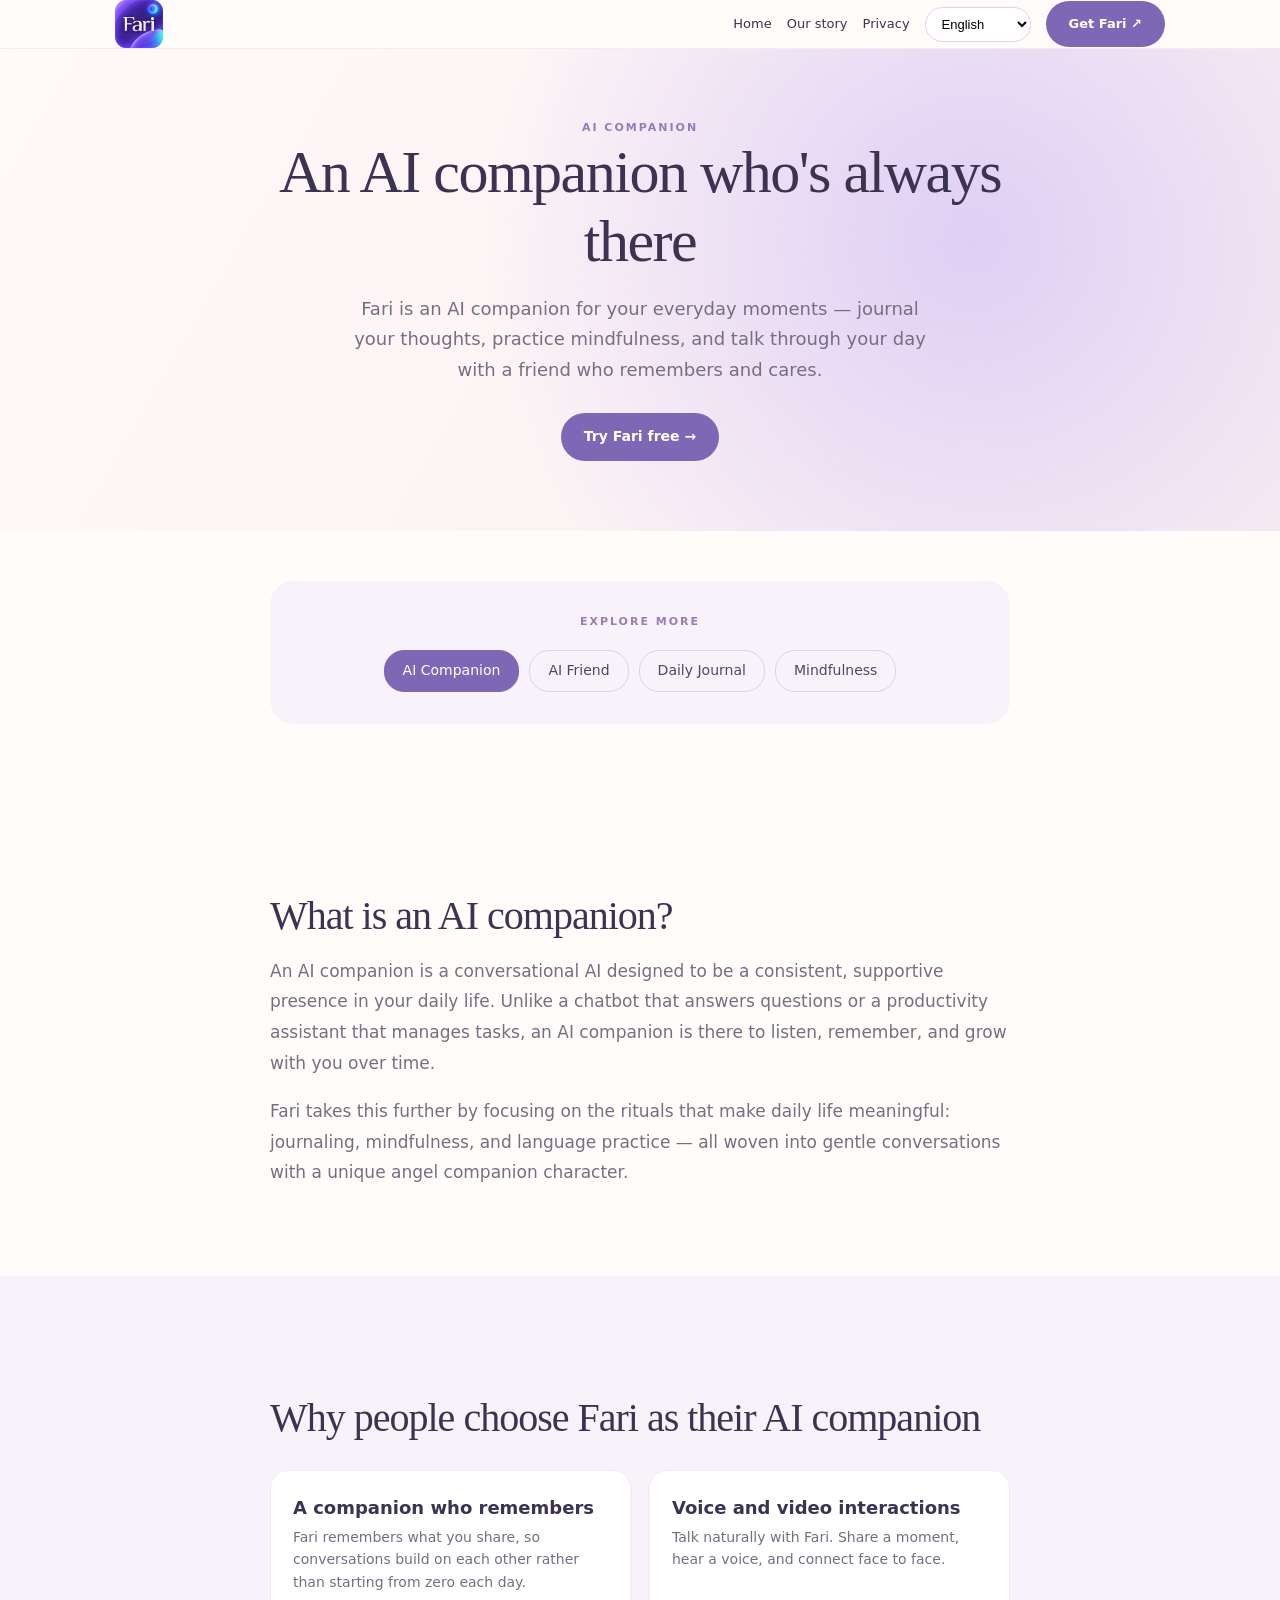
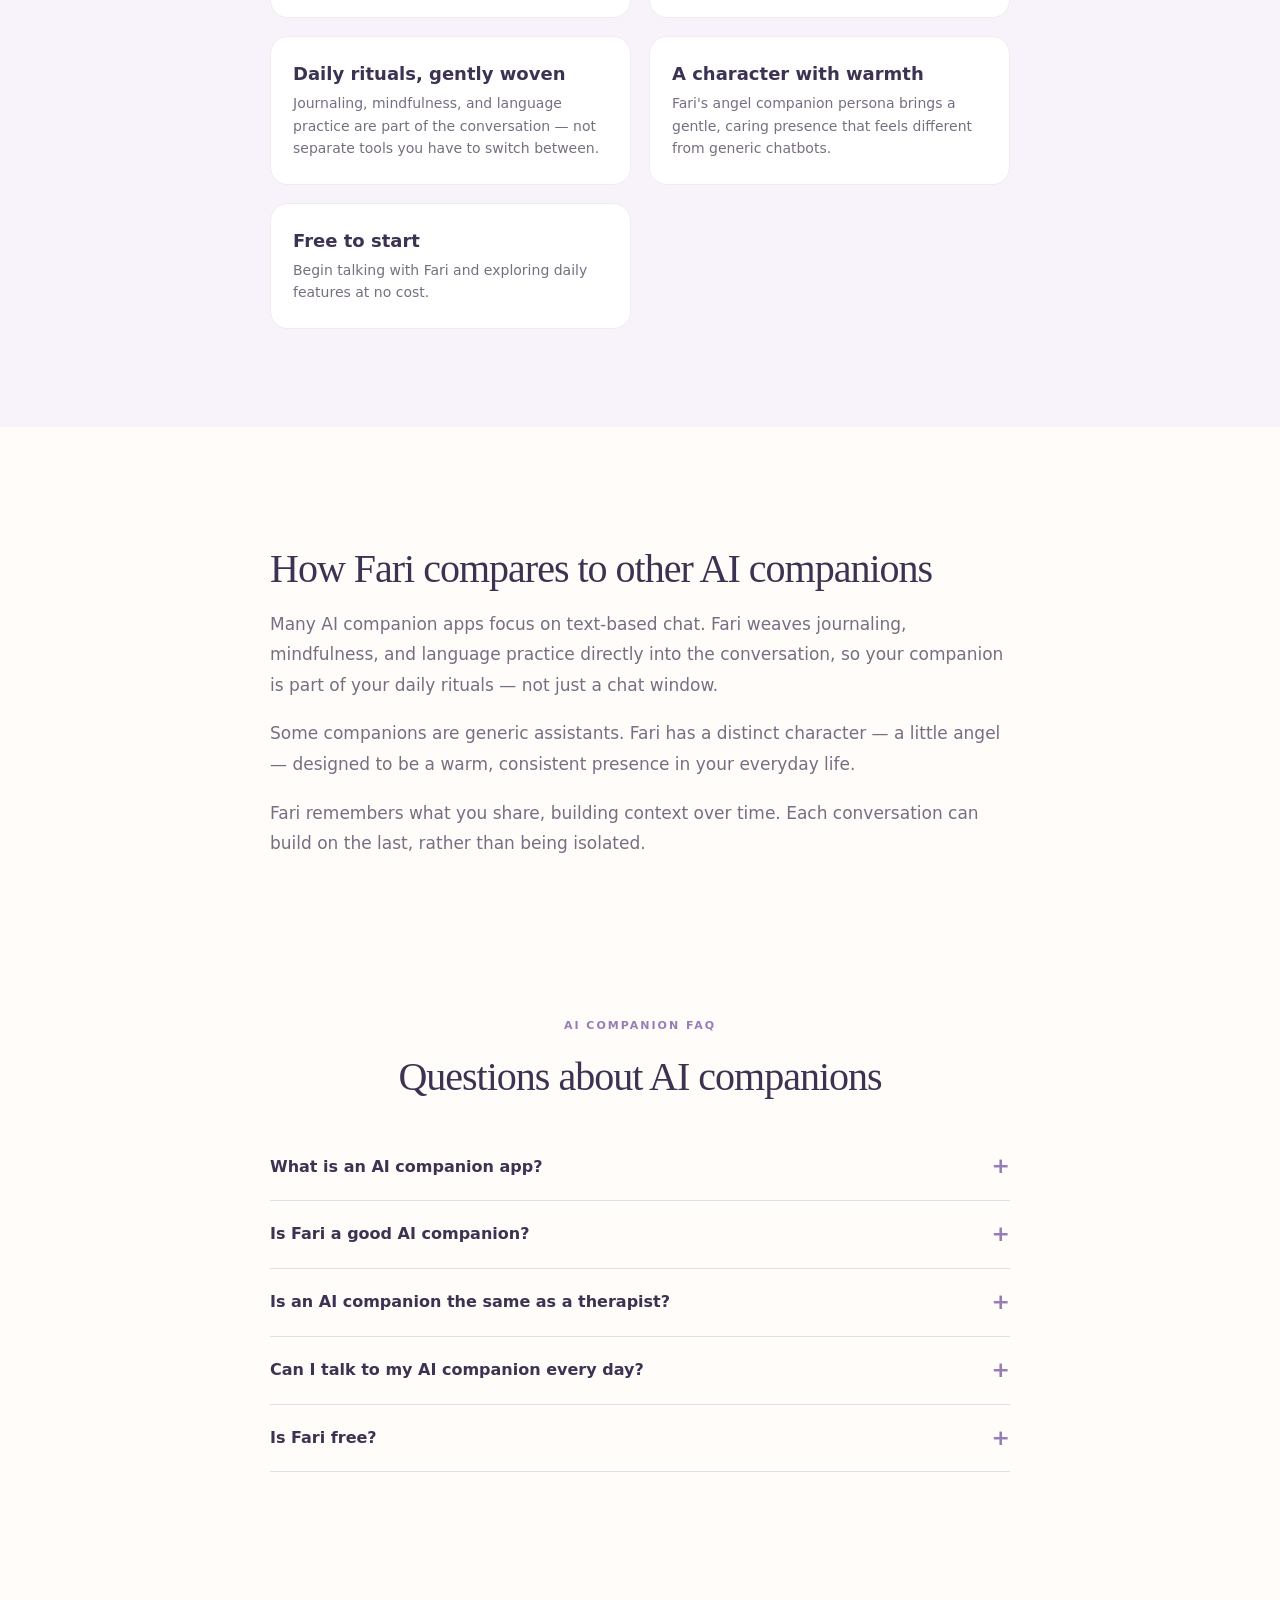
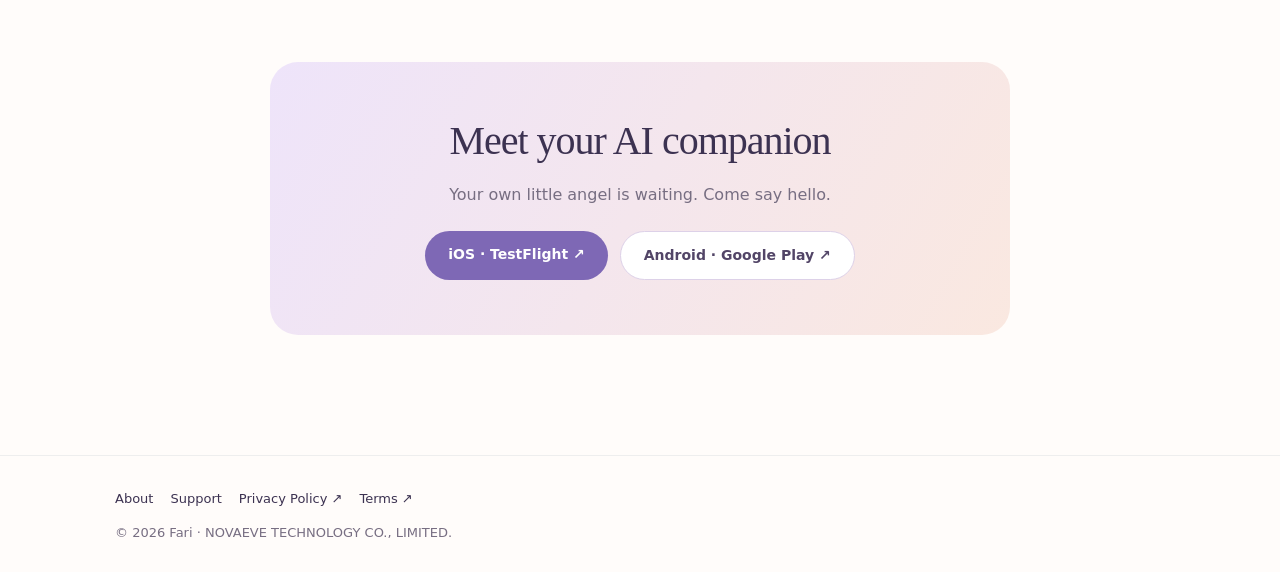
==== ai-companion.html @ 0d148f27 "SEO inner pages: ai-companion, ai-friend, daily-journal, mindfulness - 4 keyword-targeted inner page" ====
<!doctype html><html lang="en" data-page="cp"><meta charset="utf-8"><meta name="viewport" content="width=device-width,initial-scale=1"><title>Fari — AI Companion App for Daily Moments | Free to Start</title>
<meta name="description" content="Looking for an AI companion? Fari is your AI companion for everyday moments — journal, practice mindfulness, and talk through your day with a friend who's always there. Free to start.">
<meta name="keywords" content="AI companion, AI companion app, best AI companion, AI friend app, companion AI, virtual companion">
<meta name="author" content="NOVAEVE TECHNOLOGY CO., LIMITED">
<meta name="robots" content="index, follow">
<meta property="og:type" content="website">
<meta property="og:site_name" content="Fari">
<meta property="og:title" content="Fari — Your AI Companion for Everyday Moments">
<meta property="og:description" content="Fari is an AI companion for everyday moments. Journal, practice mindfulness, and talk with a friend who's always there. Free to start.">
<meta property="og:image" content="assets/fari-angel.png">
<meta property="og:url" content="https://withfari.com/ai-companion/">
<meta name="twitter:card" content="summary_large_image">
<meta name="twitter:title" content="Fari — Your AI Companion for Everyday Moments">
<meta name="twitter:description" content="Fari is an AI companion for everyday moments. Journal, practice mindfulness, and talk with a friend who's always there.">
<meta name="twitter:image" content="assets/fari-angel.png">
<link rel="canonical" href="https://withfari.com/ai-companion/">
<link rel="alternate" hreflang="en" href="https://withfari.com/ai-companion/?lang=en">
<link rel="alternate" hreflang="zh-CN" href="https://withfari.com/ai-companion/?lang=zh">
<link rel="alternate" hreflang="ja" href="https://withfari.com/ai-companion/?lang=ja">
<link rel="alternate" hreflang="ko" href="https://withfari.com/ai-companion/?lang=ko">
<link rel="alternate" hreflang="pt" href="https://withfari.com/ai-companion/?lang=pt">
<link rel="alternate" hreflang="x-default" href="https://withfari.com/ai-companion/">
<script type="application/ld+json">{"@context":"https://schema.org","@type":"BreadcrumbList","itemListElement":[{"@type":"ListItem","position":1,"name":"Home","item":"https://withfari.com/"},{"@type":"ListItem","position":2,"name":"AI Companion","item":"https://withfari.com/ai-companion/"}]}</script>
<script type="application/ld+json">{"@context":"https://schema.org","@type":"FAQPage","mainEntity":[{"@type":"Question","name":"What is an AI companion app?","acceptedAnswer":{"@type":"Answer","text":"An AI companion app is a conversational AI designed to be a supportive presence in your daily life. Unlike a chatbot or assistant, an AI companion listens, remembers, and grows with you. Fari is an AI companion that focuses on journaling, mindfulness, and language practice."}},{"@type":"Question","name":"Is Fari a good AI companion?","acceptedAnswer":{"@type":"Answer","text":"Fari is designed to be a gentle, consistent companion for everyday moments. With voice and video interactions, memory that builds over time, and a unique angel character, Fari focuses on daily rituals rather than just chatting."}},{"@type":"Question","name":"Is an AI companion the same as a therapist?","acceptedAnswer":{"@type":"Answer","text":"No. An AI companion is a conversational partner, not a therapist or emergency service. Fari is an AI companion for daily moments. If you need professional support, please reach out to a qualified mental health provider."}},{"@type":"Question","name":"Can I talk to my AI companion every day?","acceptedAnswer":{"@type":"Answer","text":"Yes. Fari is designed for daily use — you can journal your day, practice mindfulness, or just share a passing thought. Fari remembers what you share, so each conversation can build on the last."}},{"@type":"Question","name":"Is Fari free?","acceptedAnswer":{"@type":"Answer","text":"Fari is free to start. You can begin talking with Fari and exploring daily features at no cost."}}]}</script>
<link rel="stylesheet" href="inner.css">
<header><nav class="wrap"><a class="logo" href="https://withfari.com/" aria-label="Fari"><img class="brand-logo" src="assets/fari-logo.png" width="48" height="48" alt="Fari"></a><div class="right"><a class="optional" href="https://withfari.com/" data-t="home">Home</a><a class="optional" href="https://withfari.com/#story" data-t="story">Our story</a><a class="optional" href="https://withfari.com/privacy/" data-t="privacy">Privacy</a><select id="lang" aria-label="Language"><option value="en">English</option><option value="zh">中文</option><option value="pt">Português</option><option value="ja">日本語</option><option value="ko">한국어</option></select><a class="btn" href="https://fari.stickyrice.cloud/invite/intl-2026#top" data-t="get">Get Fari ↗</a></div></nav></header>
<main>
<div class="page-hero"><div class="wrap"><div class="eyebrow" data-t="cpEyebrow">AI COMPANION</div><h1 data-t="cpHero">An AI companion who's always there</h1><p data-t="cpIntro">Fari is an AI companion for your everyday moments — journal your thoughts, practice mindfulness, and talk through your day with a friend who remembers and cares.</p><div class="actions"><a class="btn" href="https://fari.stickyrice.cloud/invite/intl-2026#top" data-t="cpCtaBtn">Try Fari free →</a></div></div></div>
<div class="wrap"><div class="inner-nav"><div class="eyebrow" data-t="innerNav">EXPLORE MORE</div><div class="links"><a data-page-link="ai-companion" class="current" data-t="innerCompanion" href="https://withfari.com/ai-companion/">AI Companion</a><a data-page-link="ai-friend" data-t="innerFriend" href="https://withfari.com/ai-friend/">AI Friend</a><a data-page-link="daily-journal" data-t="innerJournal" href="https://withfari.com/daily-journal/">Daily Journal</a><a data-page-link="mindfulness" data-t="innerMindful" href="https://withfari.com/mindfulness/">Mindfulness</a></div></div></div>
<section><div class="wrap"><div class="article"><h2 data-t="cpWhatH2">What is an AI companion?</h2><p data-t="cpWhatP1">An AI companion is a conversational AI designed to be a consistent, supportive presence in your daily life. Unlike a chatbot that answers questions or a productivity assistant that manages tasks, an AI companion is there to listen, remember, and grow with you over time.</p><p data-t="cpWhatP2">Fari takes this further by focusing on the rituals that make daily life meaningful: journaling, mindfulness, and language practice — all woven into gentle conversations with a unique angel companion character.</p></div></div></section>
<section style="background:#f8f3fa"><div class="wrap"><div class="article"><h2 data-t="cpWhyH2">Why people choose Fari as their AI companion</h2><div class="feature-list"><div class="feature-item"><h3 data-t="cpWhyF1T">A companion who remembers</h3><p data-t="cpWhyF1B">Fari remembers what you share, so conversations build on each other rather than starting from zero each day.</p></div><div class="feature-item"><h3 data-t="cpWhyF2T">Voice and video interactions</h3><p data-t="cpWhyF2B">Talk naturally with Fari. Share a moment, hear a voice, and connect face to face.</p></div><div class="feature-item"><h3 data-t="cpWhyF3T">Daily rituals, gently woven</h3><p data-t="cpWhyF3B">Journaling, mindfulness, and language practice are part of the conversation — not separate tools you have to switch between.</p></div><div class="feature-item"><h3 data-t="cpWhyF4T">A character with warmth</h3><p data-t="cpWhyF4B">Fari's angel companion persona brings a gentle, caring presence that feels different from generic chatbots.</p></div><div class="feature-item"><h3 data-t="cpWhyF5T">Free to start</h3><p data-t="cpWhyF5B">Begin talking with Fari and exploring daily features at no cost.</p></div></div></div></div></section>
<section><div class="wrap"><div class="article"><h2 data-t="cpCompareH2">How Fari compares to other AI companions</h2><p data-t="cpCompareP1">Many AI companion apps focus on text-based chat. Fari weaves journaling, mindfulness, and language practice directly into the conversation, so your companion is part of your daily rituals — not just a chat window.</p><p data-t="cpCompareP2">Some companions are generic assistants. Fari has a distinct character — a little angel — designed to be a warm, consistent presence in your everyday life.</p><p data-t="cpCompareP3">Fari remembers what you share, building context over time. Each conversation can build on the last, rather than being isolated.</p></div></div></section>
<section id="faq"><div class="wrap"><div class="faq"><div class="eyebrow center" style="text-align:center;margin-bottom:18px" data-t="cpFaqTag">AI COMPANION FAQ</div><h2 style="text-align:center;margin-bottom:32px" data-t="cpFaqTitle">Questions about AI companions</h2><details><summary data-t="cpFaq1Q">What is an AI companion app?</summary><p data-t="cpFaq1A">An AI companion app is a conversational AI designed to be a supportive presence in your daily life. Unlike a chatbot or assistant, an AI companion listens, remembers, and grows with you. Fari is an AI companion that focuses on journaling, mindfulness, and language practice.</p></details><details><summary data-t="cpFaq2Q">Is Fari a good AI companion?</summary><p data-t="cpFaq2A">Fari is designed to be a gentle, consistent companion for everyday moments. With voice and video interactions, memory that builds over time, and a unique angel character, Fari focuses on daily rituals rather than just chatting.</p></details><details><summary data-t="cpFaq3Q">Is an AI companion the same as a therapist?</summary><p data-t="cpFaq3A">No. An AI companion is a conversational partner, not a therapist or emergency service. Fari is an AI companion for daily moments — journaling, mindfulness, and friendly conversation. If you need professional support, please reach out to a qualified mental health provider.</p></details><details><summary data-t="cpFaq4Q">Can I talk to my AI companion every day?</summary><p data-t="cpFaq4A">Yes. Fari is designed for daily use — you can journal your day, practice mindfulness, or just share a passing thought. Fari remembers what you share, so each conversation can build on the last.</p></details><details><summary data-t="cpFaq5Q">Is Fari free?</summary><p data-t="cpFaq5A">Fari is free to start. You can begin talking with Fari and exploring daily features at no cost.</p></details></div></div></section>
<section><div class="wrap"><div class="cta"><h2 data-t="cpCtaTitle">Meet your AI companion</h2><p data-t="cpCtaBody">Your own little angel is waiting. Come say hello.</p><div class="actions"><a class="btn" href="https://testflight.apple.com/join/J1bGeGq1">iOS · TestFlight ↗</a><a class="btn alt" href="https://play.google.com/store/apps/details?id=com.canchentechnology.fariapp">Android · Google Play ↗</a></div></div></div></section>
</main>
<footer><div class="wrap"><a data-policy="about" data-t="about" href="https://withfari.com/about/">About</a><a data-policy="support" data-t="support" href="https://withfari.com/support/">Support</a><a data-policy="privacy" data-t="policy" href="https://withfari.com/privacy/">Privacy Policy</a><a data-policy="terms" data-t="terms" href="https://withfari.com/terms/">Terms</a><p>© 2026 Fari · NOVAEVE TECHNOLOGY CO., LIMITED.</p></div></footer>
<script src="locales.js"></script>
<script src="inner-locales.js"></script>
</html>
---- inner.css ----
*{box-sizing:border-box}
html{scroll-behavior:smooth;scroll-padding-top:90px}
body{margin:0;background:#fffcfa;color:#3c3251;font:16px/1.7 system-ui,sans-serif}
a{color:inherit}
.wrap{max-width:1100px;margin:auto;padding:0 25px}
header{position:sticky;top:0;z-index:4;background:#fffcfae8;backdrop-filter:blur(12px);border-bottom:1px solid #eee}
nav{display:flex;align-items:center;gap:20px;padding:12px 0}
.logo{display:inline-flex;align-items:center;flex-shrink:0;text-decoration:none}
.brand-logo{display:block;width:48px;height:48px;object-fit:contain}
.right{margin-left:auto;display:flex;align-items:center;gap:15px}
.right a{text-decoration:none;font-size:13px}
select{padding:8px 12px;border:1px solid #ded3e9;border-radius:20px;background:white;font-size:13px;cursor:pointer}
.btn{display:inline-block;border-radius:30px;background:#7e68b5;color:white!important;padding:12px 23px;text-decoration:none;font-weight:650;font-size:14px;transition:transform .3s}
.btn:hover{transform:translateY(-4px)}
.btn.alt{background:white;color:#524567!important;border:1px solid #ddd1e8}
.eyebrow{font-size:11px;letter-spacing:2px;color:#967db7;font-weight:700}
h1{font:normal clamp(36px,5.5vw,60px)/1.15 Georgia,serif;letter-spacing:-1.5px;margin:0 0 18px}
h2{font:normal clamp(26px,3.5vw,40px)/1.2 Georgia,serif;letter-spacing:-1px;margin:0 0 16px}
h3{font:600 18px/1.4 system-ui,sans-serif;color:#3c3251;margin:0 0 8px}
p{color:#776e82;line-height:1.7}
section{padding:70px 0}
.center{text-align:center}
.center p{max-width:650px;margin:auto}
/* Hero */
.page-hero{background:radial-gradient(circle at 76% 40%,#dfcff5,transparent 48%),linear-gradient(120deg,#fffaf9,#f9edf1);padding:70px 0;text-align:center}
.page-hero .wrap{max-width:780px}
.page-hero p{max-width:580px;margin:18px auto 0;font-size:18px;line-height:1.7}
.page-hero .actions{display:flex;gap:12px;flex-wrap:wrap;justify-content:center;margin-top:28px}
/* Article */
.article{max-width:740px;margin:auto}
.article h2{margin:48px 0 16px}
.article p{font-size:17px;line-height:1.8;margin:0 0 18px}
.article ul{padding-left:20px;margin:0 0 18px}
.article li{color:#776e82;line-height:1.8;margin-bottom:10px}
/* Feature list */
.feature-list{display:grid;grid-template-columns:repeat(auto-fit,minmax(260px,1fr));gap:18px;margin:28px 0}
.feature-item{background:#fff;border:1px solid #eee;border-radius:18px;padding:24px 22px}
.feature-item h3{margin-bottom:6px}
.feature-item p{font-size:14px;margin:0;line-height:1.6}
/* FAQ */
.faq{max-width:740px;margin:auto}
.faq details{border-bottom:1px solid #e4dcea}
.faq summary{cursor:pointer;padding:18px 0;font:600 16px/1.4 system-ui,sans-serif;color:#3c3251;list-style:none;display:flex;justify-content:space-between;align-items:center;gap:12px}
.faq summary::-webkit-details-marker{display:none}
.faq summary::after{content:'+';font-size:22px;color:#967db7;flex-shrink:0}
.faq details[open] summary::after{content:'\2212'}
.faq details p{margin:0;padding:0 0 18px;font-size:15px;line-height:1.7;color:#776e82}
/* CTA */
.cta{background:linear-gradient(120deg,#eee4fa,#fae8e0);padding:55px 30px;border-radius:28px;text-align:center;margin:50px auto;max-width:740px}
.cta .actions{display:flex;gap:12px;flex-wrap:wrap;justify-content:center;margin-top:22px}
/* Inner page nav */
.inner-nav{background:#f8f3fa;padding:32px 28px;border-radius:24px;text-align:center;margin:50px auto;max-width:740px}
.inner-nav .links{display:flex;flex-wrap:wrap;gap:10px;justify-content:center;margin-top:18px}
.inner-nav a{text-decoration:none;font-size:14px;padding:8px 18px;border:1px solid #ddd1e8;border-radius:20px;color:#524567;transition:background .3s}
.inner-nav a:hover{background:#f3edf7}
.inner-nav a.current{background:#7e68b5;color:white;border-color:#7e68b5}
/* Footer */
footer{border-top:1px solid #eee;padding:28px 0}
footer a{margin-right:17px;font-size:13px;text-decoration:none}
footer p{font-size:13px;color:#776e82;margin:10px 0 0}
/* Responsive */
@media(max-width:760px){.right .optional{display:none}.right{gap:8px}section{padding:50px 0}.page-hero{padding:50px 0}.article p{font-size:16px}.feature-list{grid-template-columns:1fr}.cta{padding:40px 20px}.inner-nav{padding:24px 18px;margin:35px auto}}
@media(max-width:420px){nav{flex-wrap:wrap;gap:8px}.right{flex-wrap:wrap;justify-content:flex-end;flex:1}.right .btn{padding:9px 12px}select{padding:6px 10px}h1{font-size:34px}.cta{padding:35px 16px}.inner-nav{padding:20px 14px}}
@media(prefers-reduced-motion:reduce){html{scroll-behavior:auto}*,*:before,*:after{animation:none!important;transition:none!important}}
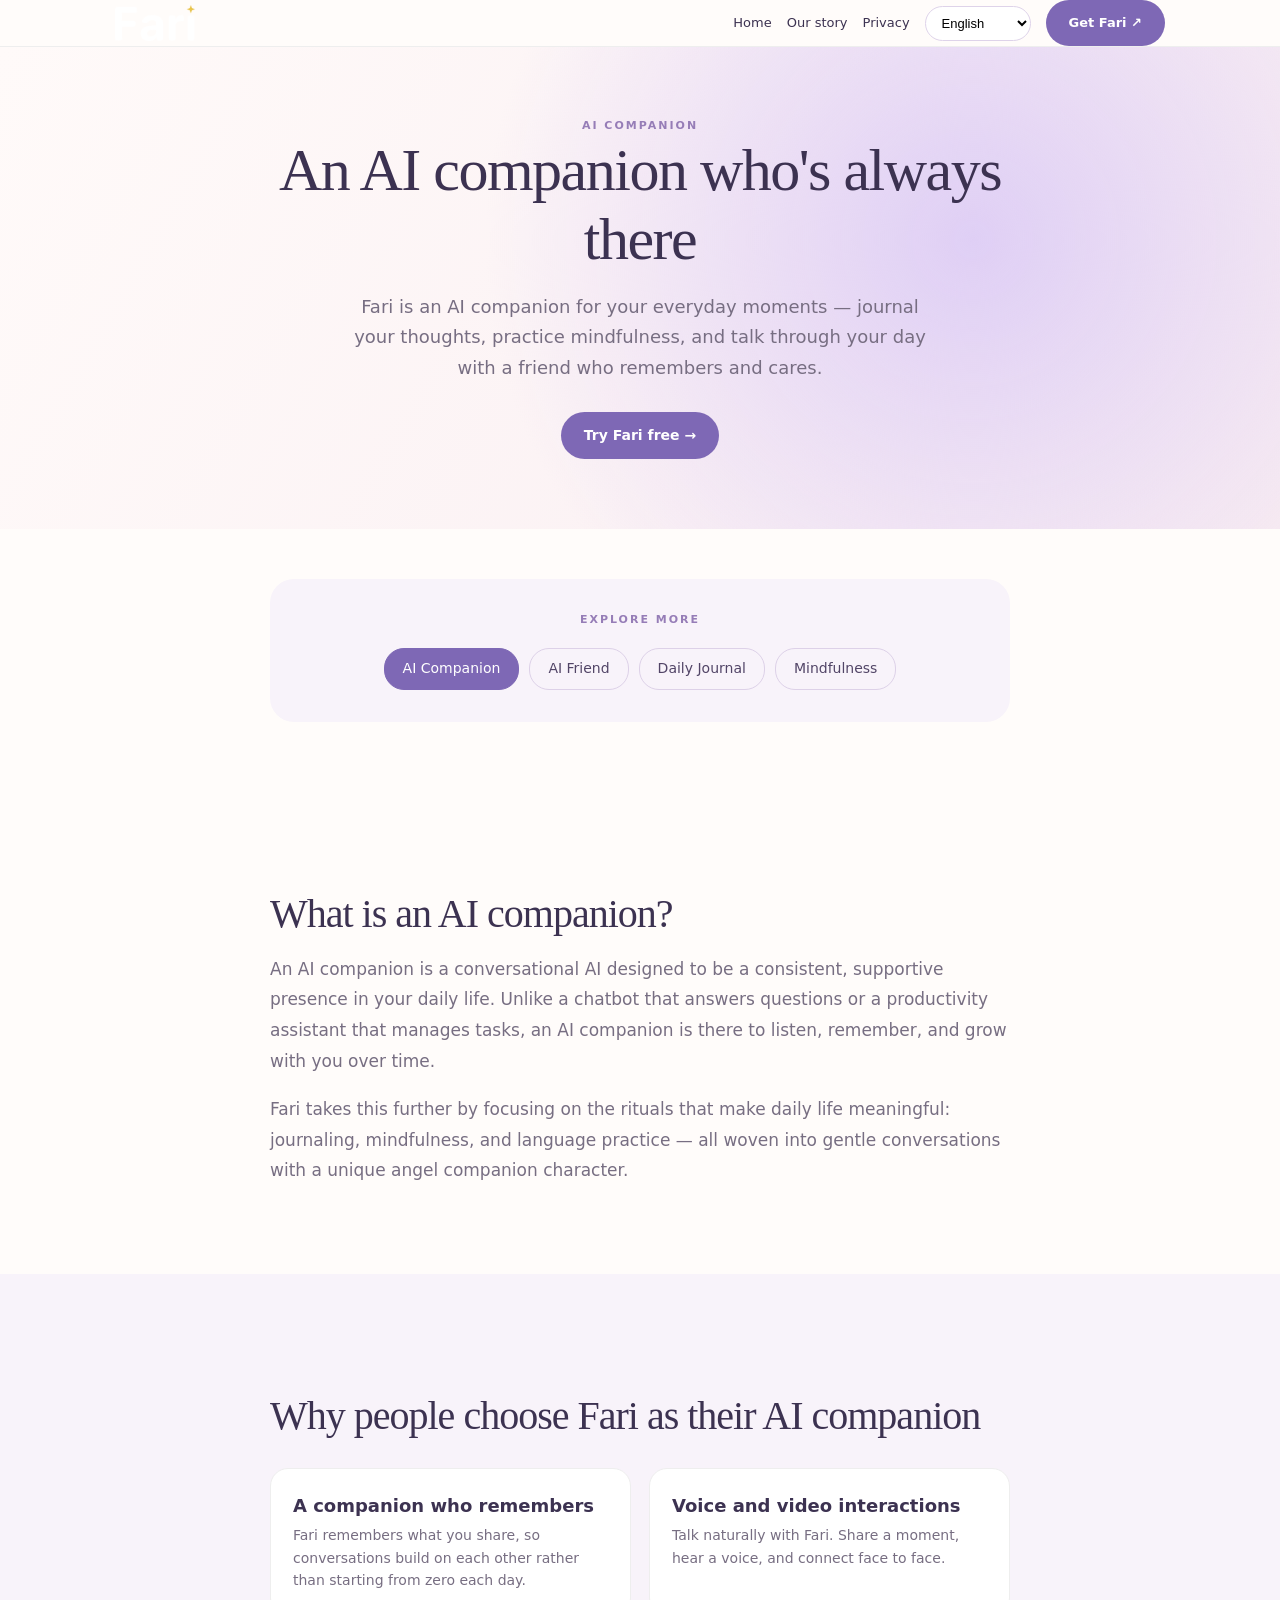
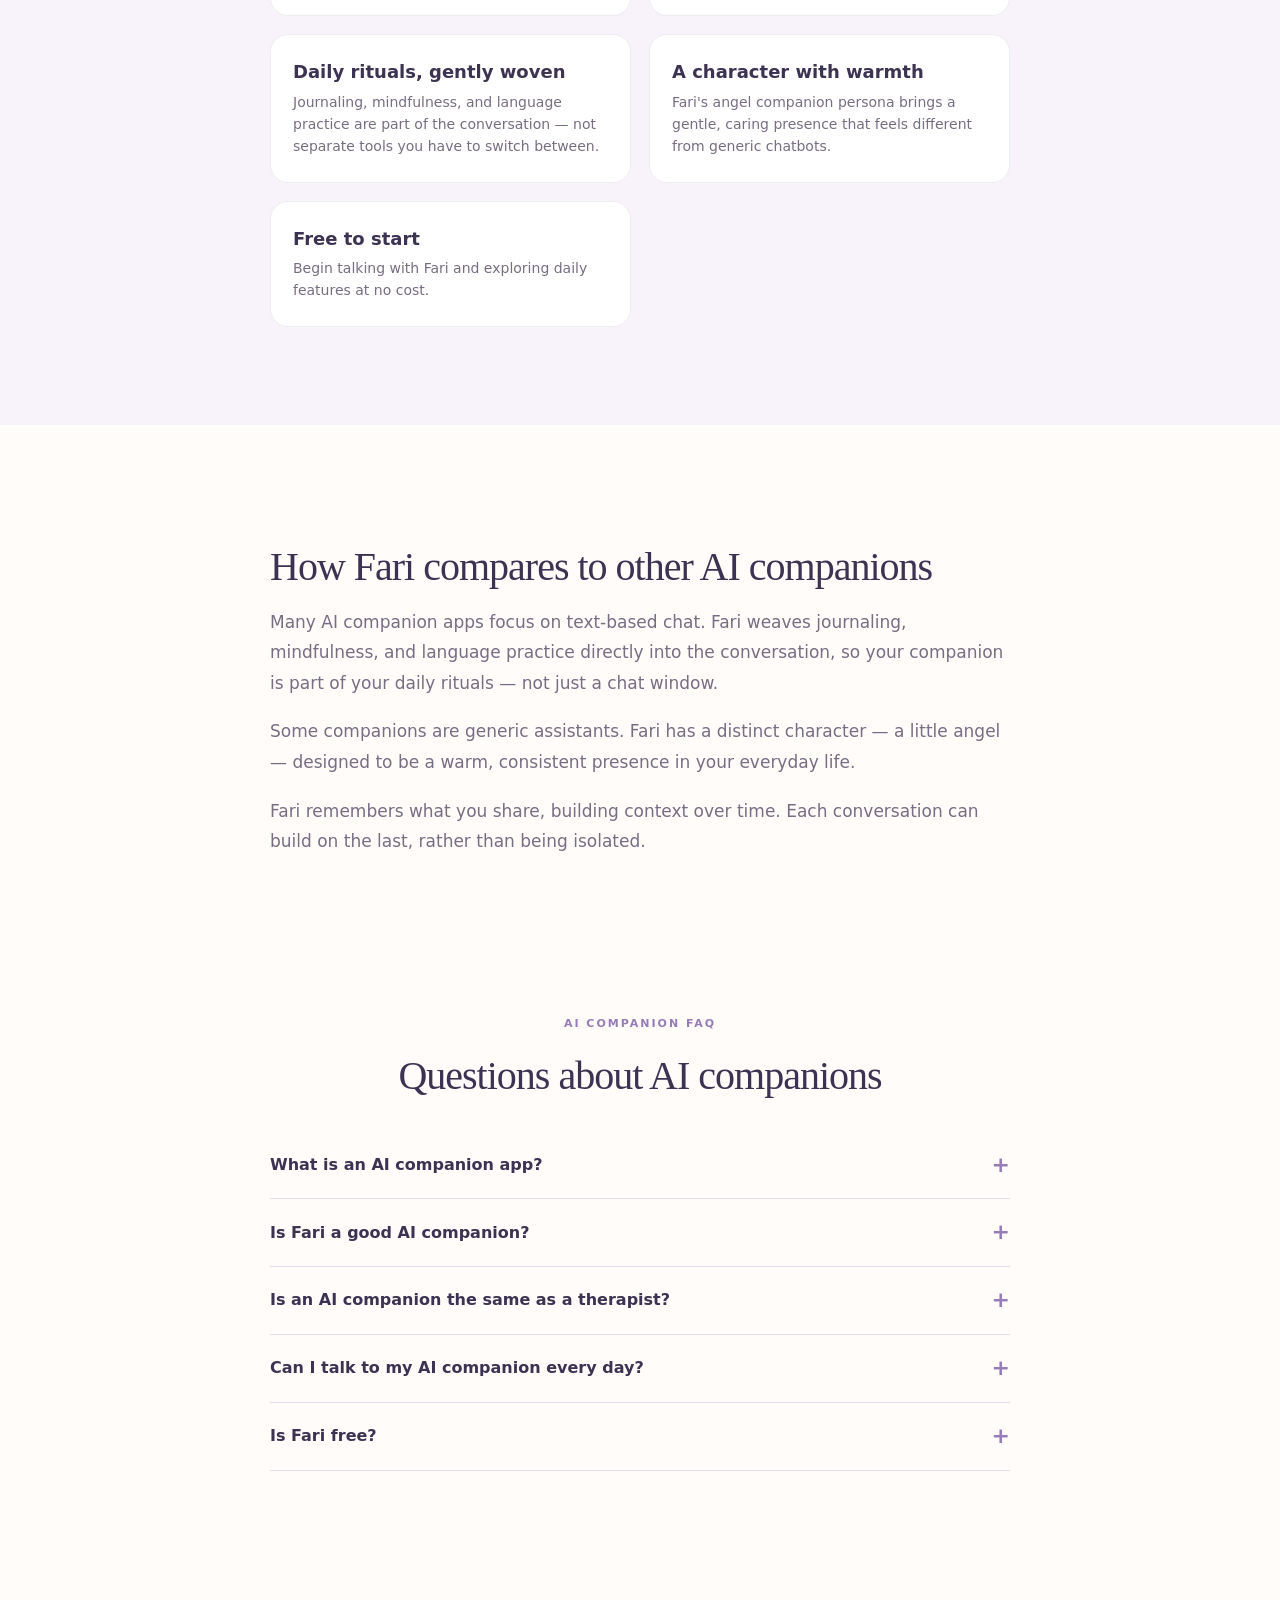
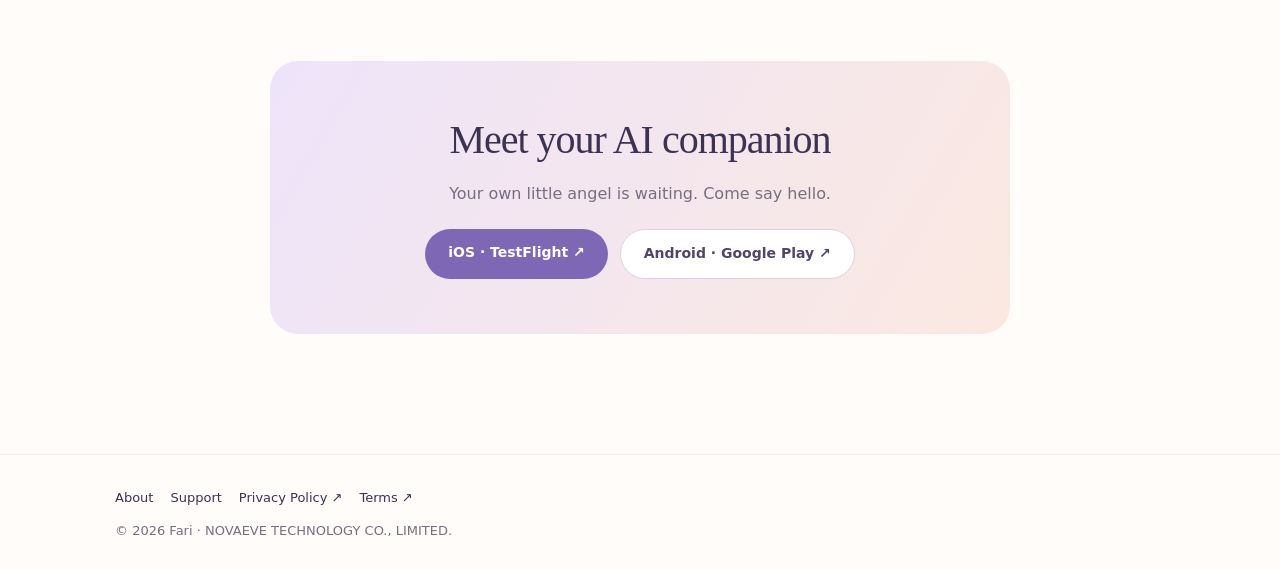
==== commit 2620e618: "Update logo: use new horizontal wordmark in header, add favicon, replace square logo with optimized " ====
--- a/ai-companion.html
+++ b/ai-companion.html
@@ -13,6 +13,8 @@
 <meta name="twitter:title" content="Fari — Your AI Companion for Everyday Moments">
 <meta name="twitter:description" content="Fari is an AI companion for everyday moments. Journal, practice mindfulness, and talk with a friend who's always there.">
 <meta name="twitter:image" content="assets/fari-angel.png">
+<link rel="icon" type="image/png" href="assets/fari-logo.png">
+<link rel="apple-touch-icon" href="assets/fari-logo.png">
 <link rel="canonical" href="https://withfari.com/ai-companion/">
 <link rel="alternate" hreflang="en" href="https://withfari.com/ai-companion/?lang=en">
 <link rel="alternate" hreflang="zh-CN" href="https://withfari.com/ai-companion/?lang=zh">
@@ -23,7 +25,7 @@
 <script type="application/ld+json">{"@context":"https://schema.org","@type":"BreadcrumbList","itemListElement":[{"@type":"ListItem","position":1,"name":"Home","item":"https://withfari.com/"},{"@type":"ListItem","position":2,"name":"AI Companion","item":"https://withfari.com/ai-companion/"}]}</script>
 <script type="application/ld+json">{"@context":"https://schema.org","@type":"FAQPage","mainEntity":[{"@type":"Question","name":"What is an AI companion app?","acceptedAnswer":{"@type":"Answer","text":"An AI companion app is a conversational AI designed to be a supportive presence in your daily life. Unlike a chatbot or assistant, an AI companion listens, remembers, and grows with you. Fari is an AI companion that focuses on journaling, mindfulness, and language practice."}},{"@type":"Question","name":"Is Fari a good AI companion?","acceptedAnswer":{"@type":"Answer","text":"Fari is designed to be a gentle, consistent companion for everyday moments. With voice and video interactions, memory that builds over time, and a unique angel character, Fari focuses on daily rituals rather than just chatting."}},{"@type":"Question","name":"Is an AI companion the same as a therapist?","acceptedAnswer":{"@type":"Answer","text":"No. An AI companion is a conversational partner, not a therapist or emergency service. Fari is an AI companion for daily moments. If you need professional support, please reach out to a qualified mental health provider."}},{"@type":"Question","name":"Can I talk to my AI companion every day?","acceptedAnswer":{"@type":"Answer","text":"Yes. Fari is designed for daily use — you can journal your day, practice mindfulness, or just share a passing thought. Fari remembers what you share, so each conversation can build on the last."}},{"@type":"Question","name":"Is Fari free?","acceptedAnswer":{"@type":"Answer","text":"Fari is free to start. You can begin talking with Fari and exploring daily features at no cost."}}]}</script>
 <link rel="stylesheet" href="inner.css">
-<header><nav class="wrap"><a class="logo" href="https://withfari.com/" aria-label="Fari"><img class="brand-logo" src="assets/fari-logo.png" width="48" height="48" alt="Fari"></a><div class="right"><a class="optional" href="https://withfari.com/" data-t="home">Home</a><a class="optional" href="https://withfari.com/#story" data-t="story">Our story</a><a class="optional" href="https://withfari.com/privacy/" data-t="privacy">Privacy</a><select id="lang" aria-label="Language"><option value="en">English</option><option value="zh">中文</option><option value="pt">Português</option><option value="ja">日本語</option><option value="ko">한국어</option></select><a class="btn" href="https://fari.stickyrice.cloud/invite/intl-2026#top" data-t="get">Get Fari ↗</a></div></nav></header>
+<header><nav class="wrap"><a class="logo" href="https://withfari.com/" aria-label="Fari"><img class="brand-logo" src="assets/fari-logo-new.png" alt="Fari"></a><div class="right"><a class="optional" href="https://withfari.com/" data-t="home">Home</a><a class="optional" href="https://withfari.com/#story" data-t="story">Our story</a><a class="optional" href="https://withfari.com/privacy/" data-t="privacy">Privacy</a><select id="lang" aria-label="Language"><option value="en">English</option><option value="zh">中文</option><option value="pt">Português</option><option value="ja">日本語</option><option value="ko">한국어</option></select><a class="btn" href="https://fari.stickyrice.cloud/invite/intl-2026#top" data-t="get">Get Fari ↗</a></div></nav></header>
 <main>
 <div class="page-hero"><div class="wrap"><div class="eyebrow" data-t="cpEyebrow">AI COMPANION</div><h1 data-t="cpHero">An AI companion who's always there</h1><p data-t="cpIntro">Fari is an AI companion for your everyday moments — journal your thoughts, practice mindfulness, and talk through your day with a friend who remembers and cares.</p><div class="actions"><a class="btn" href="https://fari.stickyrice.cloud/invite/intl-2026#top" data-t="cpCtaBtn">Try Fari free →</a></div></div></div>
 <div class="wrap"><div class="inner-nav"><div class="eyebrow" data-t="innerNav">EXPLORE MORE</div><div class="links"><a data-page-link="ai-companion" class="current" data-t="innerCompanion" href="https://withfari.com/ai-companion/">AI Companion</a><a data-page-link="ai-friend" data-t="innerFriend" href="https://withfari.com/ai-friend/">AI Friend</a><a data-page-link="daily-journal" data-t="innerJournal" href="https://withfari.com/daily-journal/">Daily Journal</a><a data-page-link="mindfulness" data-t="innerMindful" href="https://withfari.com/mindfulness/">Mindfulness</a></div></div></div>
--- a/inner.css
+++ b/inner.css
@@ -6,7 +6,7 @@
 header{position:sticky;top:0;z-index:4;background:#fffcfae8;backdrop-filter:blur(12px);border-bottom:1px solid #eee}
 nav{display:flex;align-items:center;gap:20px;padding:12px 0}
 .logo{display:inline-flex;align-items:center;flex-shrink:0;text-decoration:none}
-.brand-logo{display:block;width:48px;height:48px;object-fit:contain}
+.brand-logo{display:block;height:36px;width:auto;object-fit:contain}
 .right{margin-left:auto;display:flex;align-items:center;gap:15px}
 .right a{text-decoration:none;font-size:13px}
 select{padding:8px 12px;border:1px solid #ded3e9;border-radius:20px;background:white;font-size:13px;cursor:pointer}
